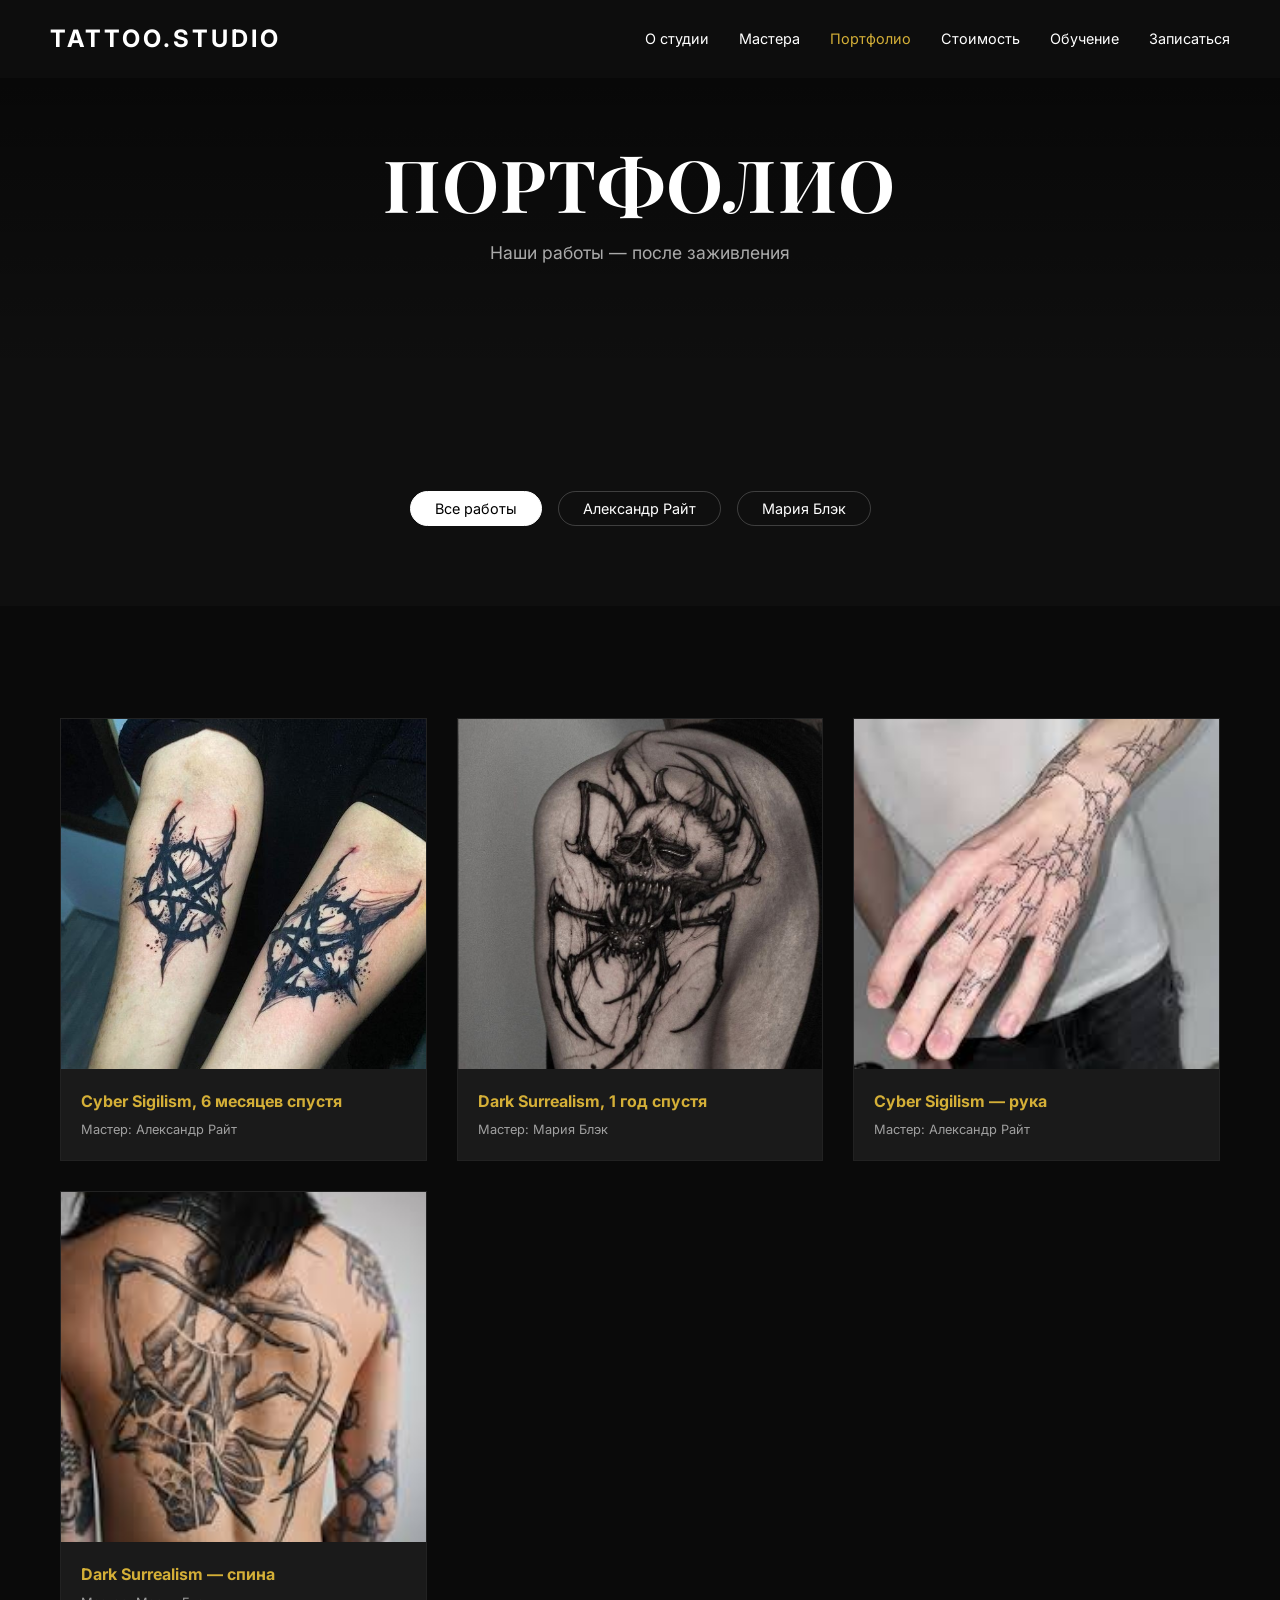
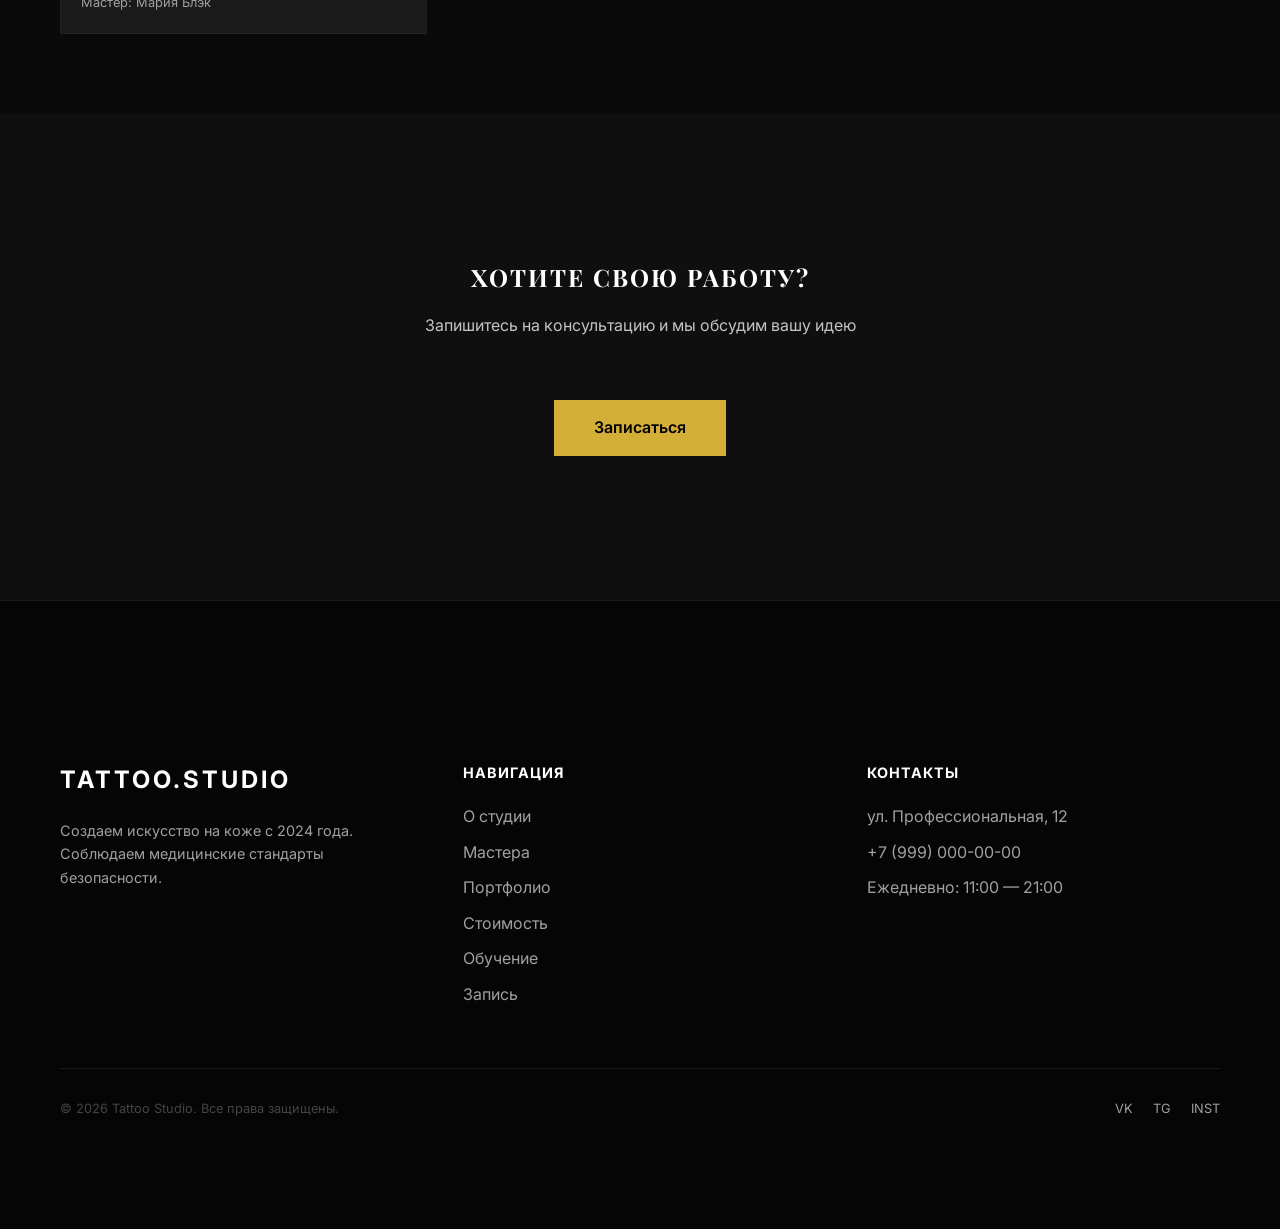
==== portfolio.html @ b4b864df "add pages" ====
<!doctype html>
<html lang="ru">
  <head>
    <meta charset="UTF-8" />
    <meta name="viewport" content="width=device-width, initial-scale=1.0" />
    <title>Портфолио | Tattoo Studio</title>
    <link rel="stylesheet" href="style.css" />
    <link
      href="https://fonts.googleapis.com/css2?family=Playfair+Display:wght@700&family=Inter:wght@300;400;600&display=swap"
      rel="stylesheet"
    />
  </head>
  <body>
    <header class="navbar">
      <a href="index.html" class="logo">TATTOO.STUDIO</a>
      <nav>
        <ul class="nav-links">
          <li><a href="about.html">О студии</a></li>
          <li><a href="masters.html">Мастера</a></li>
          <li><a href="portfolio.html" class="active">Портфолио</a></li>
          <li><a href="prices.html">Стоимость</a></li>
          <li><a href="training.html">Обучение</a></li>
          <li><a href="booking.html" class="btn-outline">Записаться</a></li>
        </ul>
      </nav>
    </header>

    <section class="page-hero">
      <div class="container">
        <h1>Портфолио</h1>
        <p class="subtitle">Наши работы — после заживления</p>
      </div>
    </section>

    <!-- Фильтры по мастеру -->
    <section style="padding: 2rem 0 0">
      <div class="container" style="text-align: center">
        <div
          class="portfolio-filters"
          style="
            display: flex;
            justify-content: center;
            gap: 1rem;
            flex-wrap: wrap;
          "
        >
          <button class="filter-btn active" onclick="filterPortfolio('all')">
            Все работы
          </button>
          <button class="filter-btn" onclick="filterPortfolio('alexander')">
            Александр Райт
          </button>
          <button class="filter-btn" onclick="filterPortfolio('maria')">
            Мария Блэк
          </button>
        </div>
      </div>
    </section>

    <section class="healed" style="padding-top: 2rem">
      <div class="container">
        <div class="healed-grid" id="portfolio-grid">
          <div class="healed-item" data-master="alexander">
            <div
              class="healed-photo"
              style="background-image: url(./img/photo_2026-05-03_02-13-39.jpg)"
            ></div>
            <div class="healed-info">
              <h4>Cyber Sigilism, 6 месяцев спустя</h4>
              <p>Мастер: Александр Райт</p>
            </div>
          </div>

          <div class="healed-item" data-master="maria">
            <div
              class="healed-photo"
              style="background-image: url(./img/photo_2026-05-03_02-17-16.jpg)"
            ></div>
            <div class="healed-info">
              <h4>Dark Surrealism, 1 год спустя</h4>
              <p>Мастер: Мария Блэк</p>
            </div>
          </div>

          <!-- Дополнительные карточки для будущих работ -->
          <div class="healed-item" data-master="alexander">
            <div
              class="healed-photo"
              style="background-image: url(./img/Cyber\ Sigilism\ —\ рука.jpg)"
            ></div>
            <div class="healed-info">
              <h4>Cyber Sigilism — рука</h4>
              <p>Мастер: Александр Райт</p>
            </div>
          </div>

          <div class="healed-item" data-master="maria">
            <div
              class="healed-photo"
              style="
                background-image: url(./img/Dark\ Surrealism\ —\ спина.jpg);
              "
            ></div>
            <div class="healed-info">
              <h4>Dark Surrealism — спина</h4>
              <p>Мастер: Мария Блэк</p>
            </div>
          </div>
        </div>
      </div>
    </section>

    <section style="text-align: center; padding: 4rem 0">
      <div class="container">
        <h2>Хотите свою работу?</h2>
        <p style="margin: 1rem 0 2rem; opacity: 0.75">
          Запишитесь на консультацию и мы обсудим вашу идею
        </p>
        <a href="booking.html" class="btn-main">Записаться</a>
      </div>
    </section>

    <footer class="footer">
      <div class="container">
        <div class="footer-content">
          <div class="footer-brand">
            <div class="logo">TATTOO.STUDIO</div>
            <p>
              Создаем искусство на коже с 2024 года. <br />
              Соблюдаем медицинские стандарты безопасности.
            </p>
          </div>
          <div class="footer-nav">
            <h4>Навигация</h4>
            <ul>
              <li><a href="about.html">О студии</a></li>
              <li><a href="masters.html">Мастера</a></li>
              <li><a href="portfolio.html">Портфолио</a></li>
              <li><a href="prices.html">Стоимость</a></li>
              <li><a href="training.html">Обучение</a></li>
              <li><a href="booking.html">Запись</a></li>
            </ul>
          </div>
          <div class="footer-contacts">
            <h4>Контакты</h4>
            <p>ул. Профессиональная, 12</p>
            <p>+7 (999) 000-00-00</p>
            <p>Ежедневно: 11:00 — 21:00</p>
          </div>
        </div>
        <div class="footer-bottom">
          <p>&copy; 2026 Tattoo Studio. Все права защищены.</p>
          <div class="socials">
            <a href="#">VK</a>
            <a href="#">TG</a>
            <a href="#">INST</a>
          </div>
        </div>
      </div>
    </footer>
    <script src="script.js"></script>
    <script>
      function filterPortfolio(master) {
        const items = document.querySelectorAll(".healed-item");
        const btns = document.querySelectorAll(".filter-btn");
        btns.forEach((btn) => btn.classList.remove("active"));
        event.target.classList.add("active");
        items.forEach((item) => {
          if (master === "all" || item.dataset.master === master) {
            item.style.display = "";
          } else {
            item.style.display = "none";
          }
        });
      }
    </script>
  </body>
</html>
---- style.css ----
:root {
  --bg-color: #0f0f0f;
  --card-bg: #1a1a1a;
  --text-main: #ffffff;
  --text-dim: #a0a0a0;
  --accent: #d4af37; /* Золотистый акцент */
}

* {
  margin: 0;
  padding: 0;
  box-sizing: border-box;
}

body {
  background-color: var(--bg-color);
  color: var(--text-main);
  font-family: "Inter", sans-serif;
  line-height: 1.6;
}

h1,
h2 {
  font-family: "Playfair Display", serif;
  text-transform: uppercase;
  letter-spacing: 2px;
}

.container {
  max-width: 1200px;
  margin: 0 auto;
  padding: 80px 20px;
}

.navbar {
  display: flex;
  justify-content: space-between;
  align-items: center;
  padding: 20px 50px;
  position: fixed;
  width: 100%;
  z-index: 1000;
  background: rgba(15, 15, 15, 0.9);
  backdrop-filter: blur(10px);
}

.logo {
  font-weight: 700;
  letter-spacing: 3px;
  font-size: 1.5rem;
}

.nav-links {
  list-style: none;
  display: flex;
  gap: 30px;
  align-items: center;
}

.nav-links a {
  color: var(--text-main);
  text-decoration: none;
  font-size: 0.9rem;
  transition: 0.3s;
}

.nav-links a:hover {
  color: var(--accent);
}

.hero {
  height: 100vh;
  display: flex;
  align-items: center;
  justify-content: center;
  text-align: center;
  background:
    linear-gradient(rgba(0, 0, 0, 0.6), rgba(0, 0, 0, 0.6)),
    url(img/photo_2026-05-03_02-11-39.jpg) no-repeat center/cover;
}

.hero h1 {
  font-size: clamp(2.5rem, 6vw, 4.5rem);
  margin-bottom: 20px;
}

.btn-main {
  display: inline-block;
  background: var(--accent);
  color: #000;
  padding: 15px 40px;
  text-decoration: none;
  font-weight: 600;
  margin-top: 30px;
  transition: 0.3s ease;
}

.btn-main:hover {
  transform: translateY(-3px);
  box-shadow: 0 10px 20px rgba(212, 175, 55, 0.3);
}

.master-grid {
  display: grid;
  grid-template-columns: repeat(auto-fit, minmax(300px, 1fr));
  gap: 40px;
  margin-top: 50px;
}

.master-card {
  background: var(--card-bg);
  overflow: hidden;
  transition: 0.4s;
  border-bottom: 2px solid transparent;
}

.master-card:hover {
  border-color: var(--accent);
}

.master-photo {
  height: 450px;
  background-size: cover;
  background-position: center;
  filter: grayscale(100%);
  transition: 0.5s;
}

.master-card:hover .master-photo {
  filter: grayscale(0%);
  transform: scale(1.05);
}

.master-info {
  padding: 25px;
}

.master-info h3 {
  margin-bottom: 5px;
}

.master-info p {
  color: var(--text-dim);
  font-size: 0.9rem;
}

.booking {
  background: #141414;
  text-align: center;
}

.form-container {
  max-width: 600px;
  margin: 40px auto 0;
  display: flex;
  flex-direction: column;
  gap: 20px;
}

.input-group {
  display: flex;
  gap: 20px;
}

input,
select,
textarea {
  width: 100%;
  padding: 15px;
  background: #1f1f1f;
  border: 1px solid #333;
  color: #fff;
  font-family: inherit;
  outline: none;
}

input:focus,
textarea:focus {
  border-color: var(--accent);
}

textarea {
  height: 150px;
  resize: none;
}

[data-scroll] {
  opacity: 0;
  transform: translateY(20px);
  transition: 0.6s all ease-out;
}

[data-scroll].visible {
  opacity: 1;
  transform: translateY(0);
}

.healed {
  background-color: #0a0a0a;
}

.healed-grid {
  display: grid;
  grid-template-columns: repeat(auto-fit, minmax(350px, 1fr));
  gap: 30px;
}

.healed-item {
  background: var(--card-bg);
  border: 1px solid #222;
}

.healed-photo {
  height: 350px;
  background-size: cover;
  background-position: center;
  background-image: url(/Без\ имени.jpg);
}

.healed-info {
  padding: 20px;
}

.healed-info h4 {
  color: var(--accent);
  margin-bottom: 5px;
}

.healed-info p {
  font-size: 0.8rem;
  color: var(--text-dim);
}

.footer {
  background: #050505;
  padding-top: 80px;
  border-top: 1px solid #1a1a1a;
}

.footer-content {
  display: grid;
  grid-template-columns: repeat(auto-fit, minmax(200px, 1fr));
  gap: 50px;
  padding-bottom: 50px;
}

.footer-brand .logo {
  margin-bottom: 20px;
}

.footer-brand p {
  color: var(--text-dim);
  font-size: 0.9rem;
}

.footer h4 {
  margin-bottom: 20px;
  text-transform: uppercase;
  font-size: 0.9rem;
  letter-spacing: 1px;
}

.footer-nav ul {
  list-style: none;
}

.footer-nav li {
  margin-bottom: 10px;
}

.footer-nav a {
  color: var(--text-dim);
  text-decoration: none;
  transition: 0.3s;
}

.footer-nav a:hover {
  color: var(--accent);
}

.footer-contacts p {
  color: var(--text-dim);
  margin-bottom: 10px;
}

.footer-bottom {
  border-top: 1px solid #1a1a1a;
  padding: 30px 0;
  display: flex;
  justify-content: space-between;
  align-items: center;
  font-size: 0.8rem;
  color: #444;
}

.socials {
  display: flex;
  gap: 20px;
}

.socials a {
  color: var(--text-dim);
  text-decoration: none;
}

.socials a:hover {
  color: var(--accent);
}

/* ============================================
   МОБИЛЬНЫЙ АДАПТИВ
   ============================================ */
@media (max-width: 768px) {
  /* --- Навигация: сетка кнопок --- */
  .navbar {
    flex-direction: column;
    align-items: flex-start;
    padding: 16px 20px;
    gap: 14px;
    position: relative;
  }

  .logo {
    font-size: 1.2rem;
  }

  .nav-links {
    display: grid;
    grid-template-columns: repeat(3, 1fr);
    gap: 8px;
    width: 100%;
  }

  /* "Обучение" (5й пункт) растягивается на 2 колонки */
  .nav-links li:nth-last-child(2) {
    grid-column: span 2;
  }

  /* "Записаться" — всегда на всю ширину */
  .nav-links li:last-child {
    grid-column: 1 / -1;
  }

  .nav-links li {
    width: 100%;
  }

  .nav-links a {
    display: block;
    text-align: center;
    padding: 8px 6px;
    border: 1px solid rgba(255, 255, 255, 0.2);
    border-radius: 6px;
    font-size: 0.78rem;
    transition: 0.2s;
  }

  .nav-links a:hover,
  .nav-links a.active {
    background: rgba(255, 255, 255, 0.15);
    border-color: rgba(255, 255, 255, 0.4);
  }

  /* Кнопка "Записаться" — на всю ширину отдельной строкой */
  .nav-links li:last-child {
    grid-column: 1 / -1;
  }

  .nav-links .btn-outline {
    background: var(--accent);
    color: #000;
    border-color: var(--accent);
    font-weight: 600;
    padding: 10px;
  }

  /* --- Hero --- */
  .hero {
    height: auto;
    min-height: 70vh;
    padding: 60px 20px;
  }

  .hero h1 {
    font-size: clamp(2rem, 10vw, 3rem);
  }

  .hero p {
    font-size: 0.95rem;
  }

  .btn-main {
    padding: 12px 28px;
    font-size: 0.9rem;
  }

  /* --- Container --- */
  .container {
    padding: 30px 16px;
  }

  /* --- Мастера --- */
  .master-grid {
    grid-template-columns: 1fr;
    gap: 24px;
  }

  .master-photo {
    height: 300px;
  }

  /* --- Портфолио --- */
  .healed-grid {
    grid-template-columns: 1fr;
    gap: 20px;
  }

  .healed-photo {
    height: 260px;
  }

  /* --- Форма записи --- */
  .input-group {
    flex-direction: column;
    gap: 16px;
  }

  /* --- Фильтры портфолио --- */
  .portfolio-filters {
    gap: 8px !important;
  }

  .filter-btn {
    padding: 0.4rem 1rem;
    font-size: 0.82rem;
  }

  /* --- Шапка внутренней страницы --- */
  .page-hero {
    padding: 1rem 1rem 0.5rem;
  }

  .page-hero h1 {
    font-size: clamp(2rem, 10vw, 3rem);
  }

  /* --- Футер --- */
  .footer-content {
    grid-template-columns: 1fr;
    gap: 30px;
  }

  .footer-bottom {
    flex-direction: column;
    gap: 16px;
    text-align: center;
  }
}

/* ==============================================
   ДОПОЛНЕНИЯ К style.css ДЛЯ МНОГОСТРАНИЧНОЙ ВЕРСИИ
   Вставьте этот код В КОНЕЦ вашего style.css
   ============================================== */

/* Шапка страницы (вместо hero на внутренних страницах) */
.page-hero {
  padding: 4rem 0 2rem;
  text-align: center;
  background: linear-gradient(to bottom, rgba(0, 0, 0, 0.6), transparent);
}

.page-hero h1 {
  font-family: "Playfair Display", serif;
  font-size: clamp(2.5rem, 6vw, 4.5rem);
  line-height: 1.1;
  margin-bottom: 1rem;
}

.page-hero .subtitle {
  font-size: 1.1rem;
  opacity: 0.65;
  max-width: 500px;
  margin: 0 auto;
}

/* Активный пункт навигации */
.nav-links a.active {
  color: var(--accent);
  opacity: 1;
  text-decoration: none;
}

/* Логотип как ссылка */
a.logo {
  text-decoration: none;
  color: inherit;
}

/* Кнопки фильтра портфолио */
.filter-btn {
  background: transparent;
  border: 1px solid rgba(255, 255, 255, 0.2);
  color: inherit;
  padding: 0.5rem 1.5rem;
  border-radius: 100px;
  cursor: pointer;
  font-family: "Inter", sans-serif;
  font-size: 0.9rem;
  transition: all 0.2s ease;
}

.filter-btn:hover {
  border-color: rgba(255, 255, 255, 0.5);
}

.filter-btn.active {
  background: white;
  color: black;
  border-color: white;
}

/* Карточка цены */
.price-card {
  background: rgba(255, 255, 255, 0.04);
  border: 1px solid rgba(255, 255, 255, 0.08);
  transition: border-color 0.3s ease;
}

.price-card:hover {
  border-color: rgba(255, 255, 255, 0.2);
}

/* Кнопка в карточке мастера */
.master-card .btn-main {
  font-size: 0.85rem;
  padding: 0.6rem 1.2rem;
}
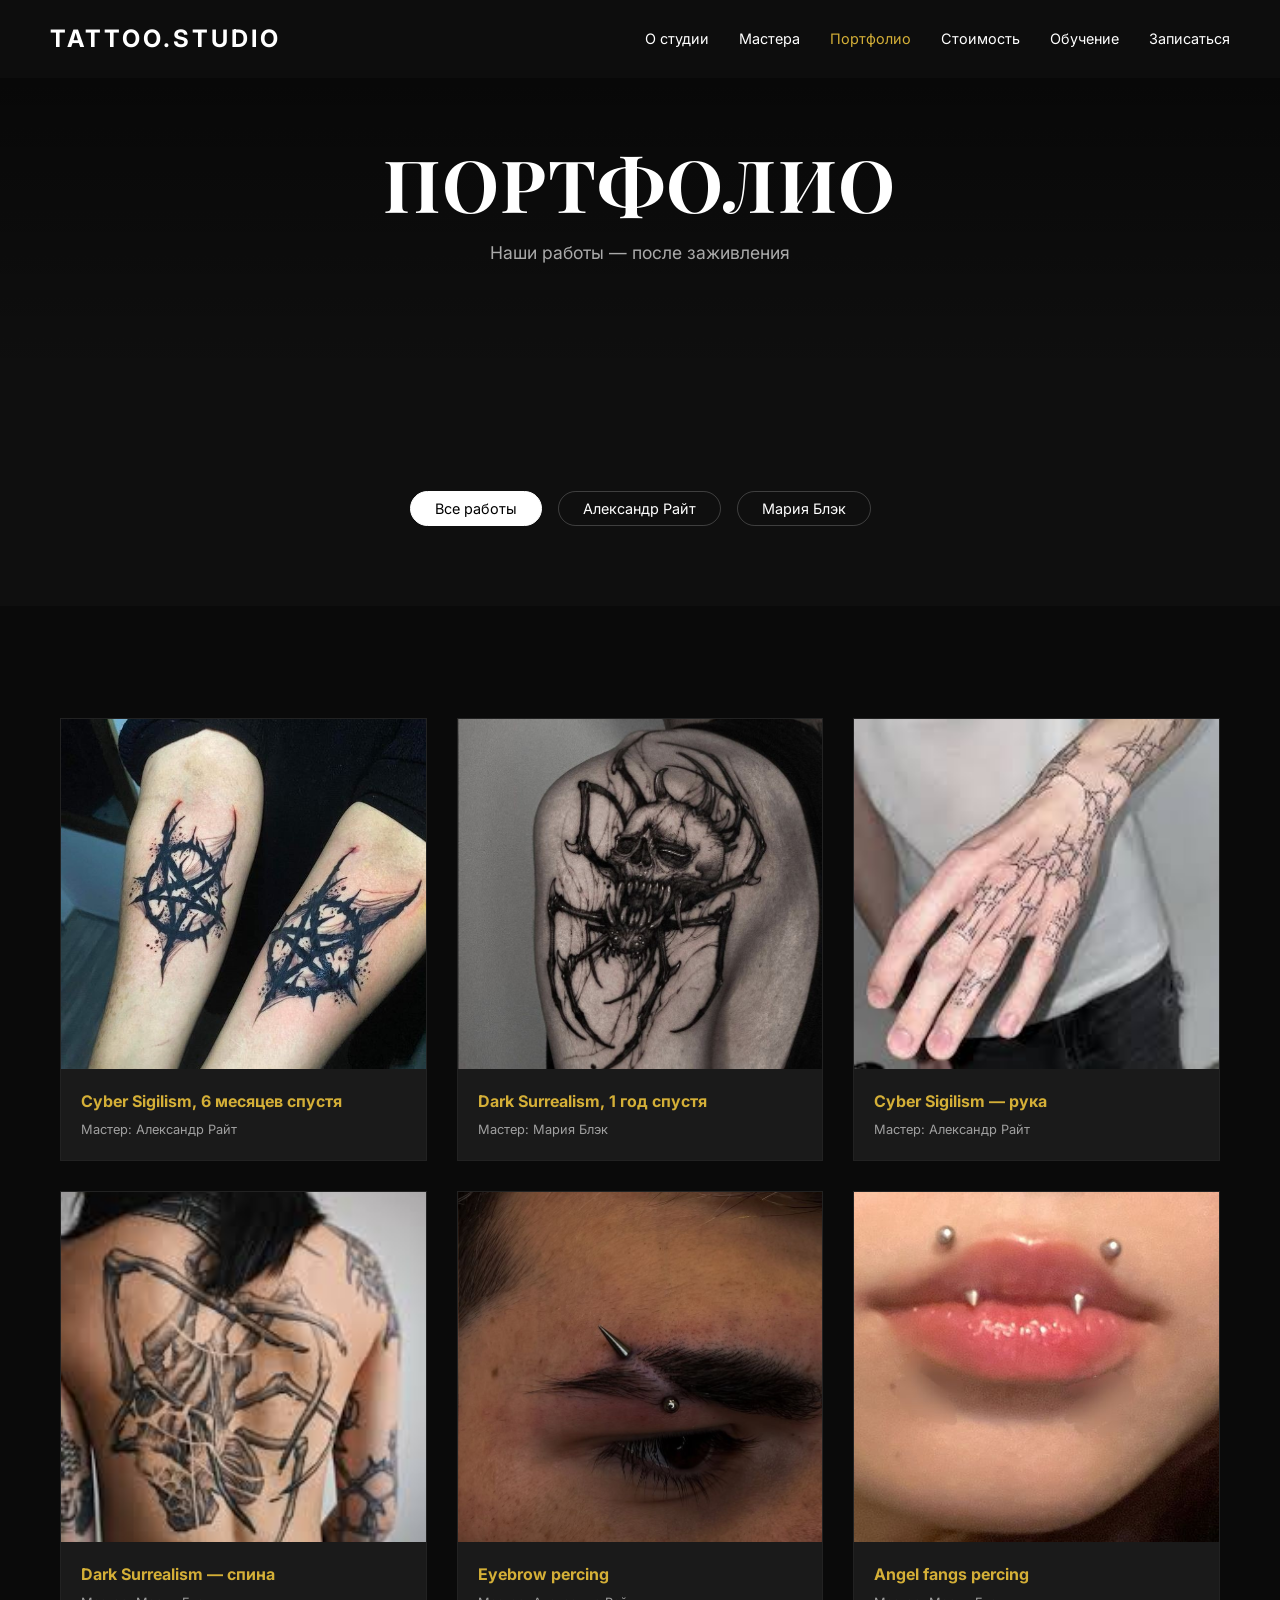
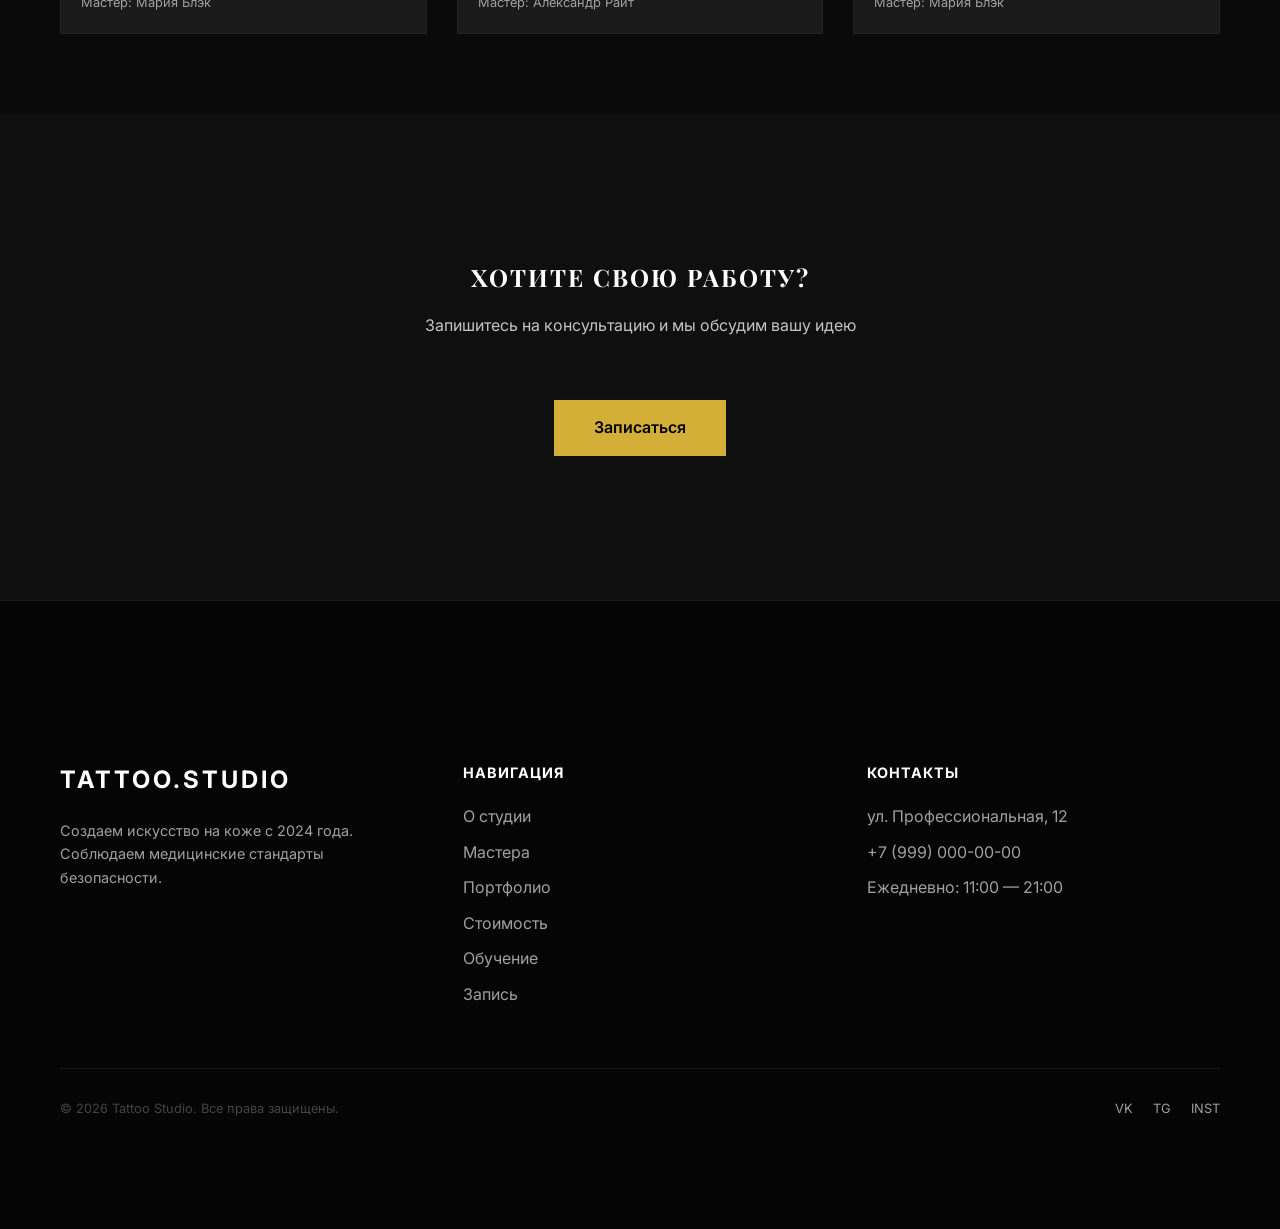
==== commit 1ce621db: "add img" ====
--- a/portfolio.html
+++ b/portfolio.html
@@ -106,6 +106,28 @@
               <p>Мастер: Мария Блэк</p>
             </div>
           </div>
+
+          <div class="healed-item" data-master="alexander">
+            <div
+              class="healed-photo"
+              style="background-image: url(./img/eyebrow.jpg)"
+            ></div>
+            <div class="healed-info">
+              <h4>Eyebrow percing</h4>
+              <p>Мастер: Александр Райт</p>
+            </div>
+          </div>
+
+          <div class="healed-item" data-master="maria">
+            <div
+              class="healed-photo"
+              style="background-image: url(./img/Angel\ fangs.jpg)"
+            ></div>
+            <div class="healed-info">
+              <h4>Angel fangs percing</h4>
+              <p>Мастер: Мария Блэк</p>
+            </div>
+          </div>
         </div>
       </div>
     </section>
